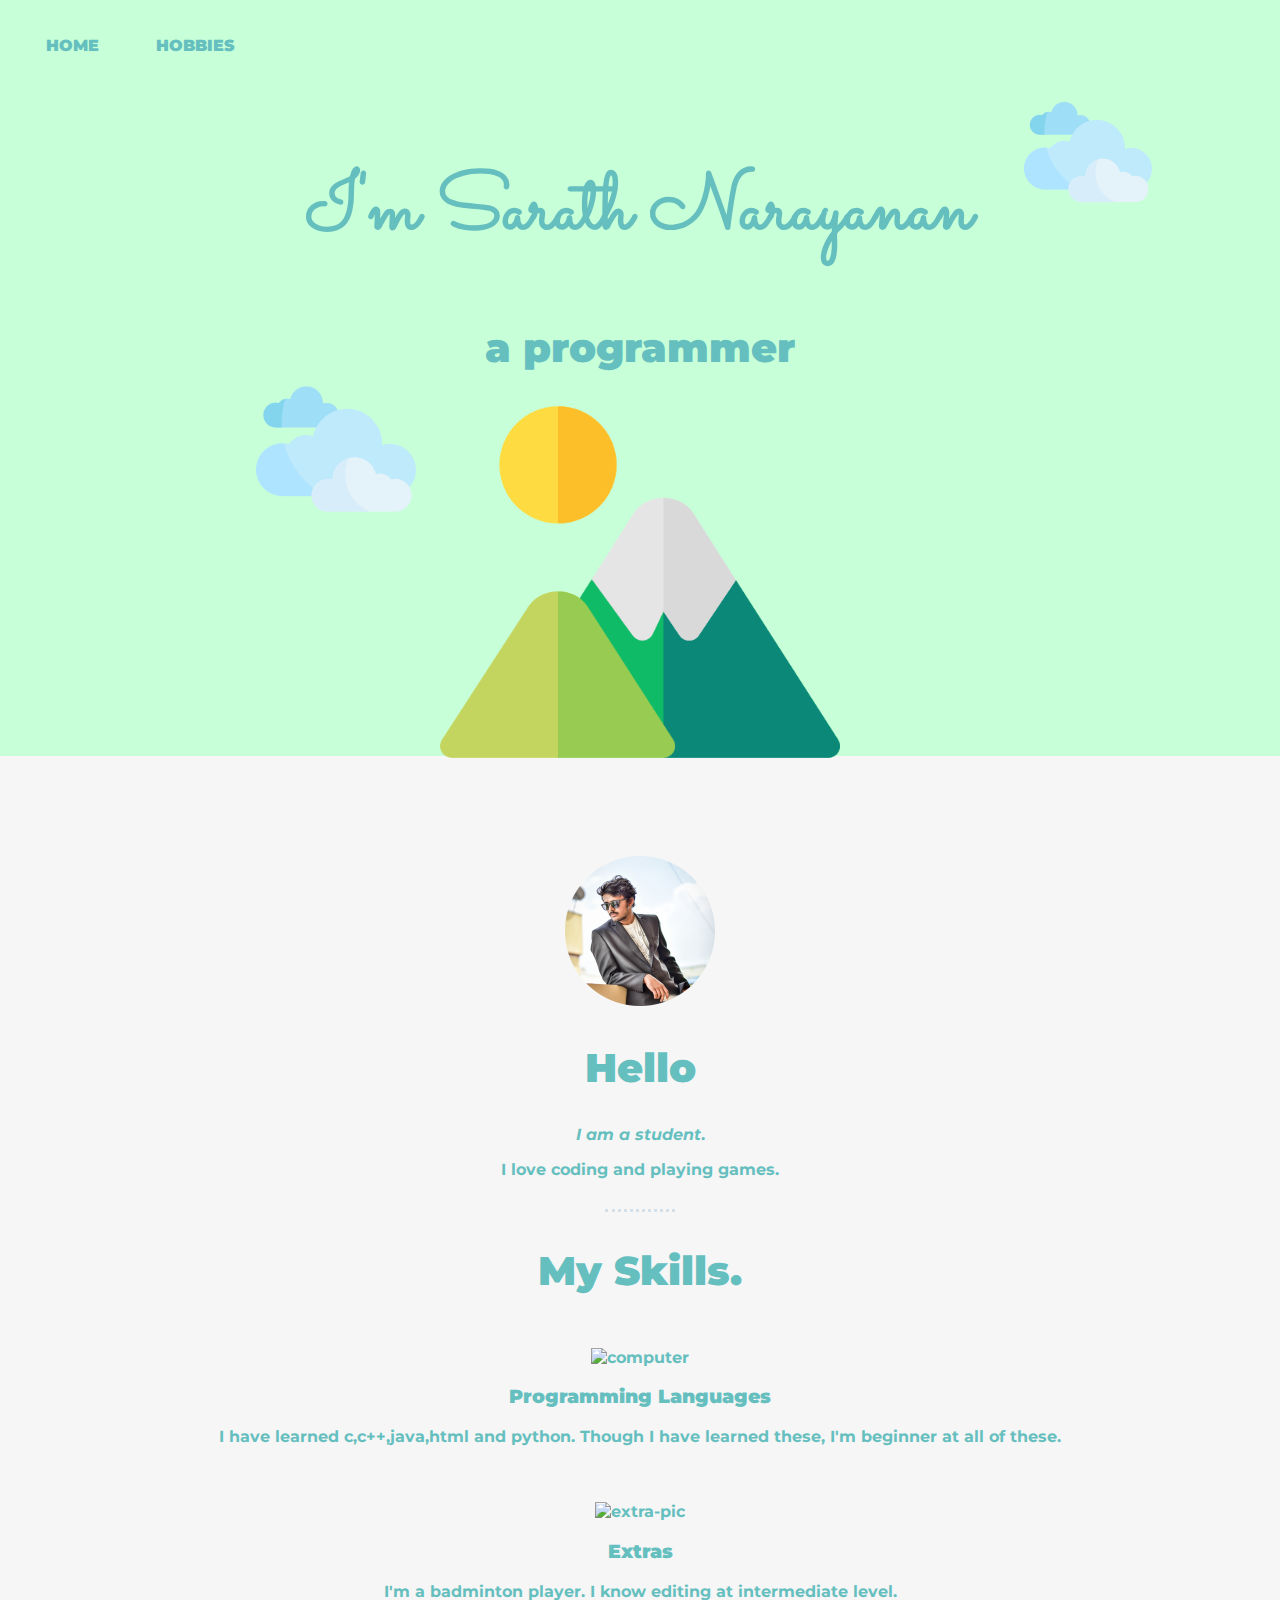
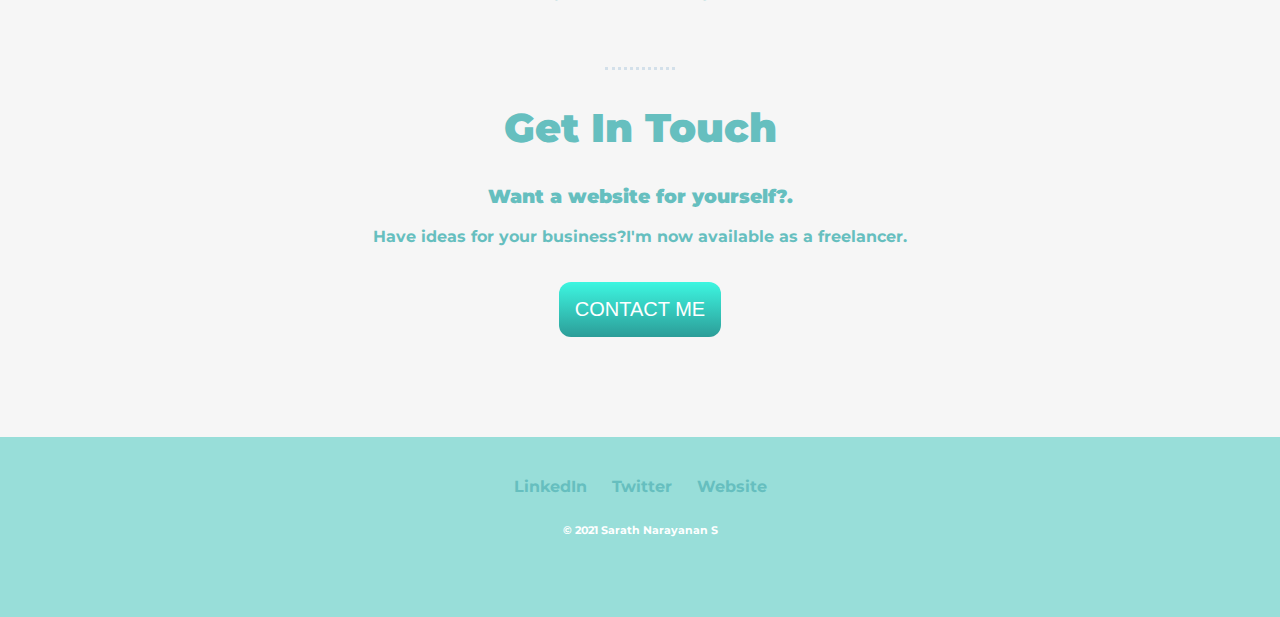
==== index.html @ 31c9cced "slideing in effect" ====
<!DOCTYPE html>
<html lang="en" dir="ltr">

<head>
  <meta charset="utf-8">
  <script src="float-panel.js"></script>
  <title>sarath narayanan</title>
  <link rel="stylesheet" href="css/styles.css">
  <link rel="icon" href="favicon.ico">
  <link rel="preconnect" href="https://fonts.gstatic.com">
  <link href="https://fonts.googleapis.com/css2?family=Sacramento&display=swap" rel="stylesheet">
  <link rel="preconnect" href="https://fonts.gstatic.com">
  <link href="https://fonts.googleapis.com/css2?family=Montserrat:wght@100&display=swap" rel="stylesheet">
  <link rel="preconnect" href="https://fonts.gstatic.com">
  <link href="https://fonts.googleapis.com/css2?family=Merriweather:ital,wght@1,300&display=swap" rel="stylesheet">
</head>

<body>



  <div class="top-container ">
    <img class="top-c" src="images/cloud.png" alt="cloud-img">

    <h1 id="me"><span class="link wobble-vertical-on-hover">I</span><span class="link wobble-vertical-on-hover">'</span><span class="link wobble-vertical-on-hover">m</span> <span class="link wobble-vertical-on-hover">S</span><span class="link wobble-vertical-on-hover">a</span><span class="link wobble-vertical-on-hover">r</span><span class="link wobble-vertical-on-hover">a</span><span class="link wobble-vertical-on-hover">t</span><span class="link wobble-vertical-on-hover">h</span> <span class="link wobble-vertical-on-hover">N</span><span class="link wobble-vertical-on-hover">a</span><span class="link wobble-vertical-on-hover">r</span><span class="link wobble-vertical-on-hover">a</span><span class="link wobble-vertical-on-hover">y</span><span class="link wobble-vertical-on-hover">a</span><span class="link wobble-vertical-on-hover">n</span><span class="link wobble-vertical-on-hover">a</span><span class="link wobble-vertical-on-hover">n</span></h1>
    <h2>a programmer</h2>
    <img class="bot-c" src="images/cloud.png" alt="cloud-img">
    <img class="mount" src="images/mountains.png" alt="mountain-img">

  </div>
  <div class="middle-container ">
    <div class="profile slideanim">
      <img src="images/me.png" alt="profile-pic" width="150px">
      <h2>Hello</h2>
      <p><em>I am a student</em>.</p>
      <p>I love coding and playing games.</p>
    </div>
    <hr>
    <div class="skills slideanim">
      <h2>My Skills.</h2>
      <div class="skill-row">
        <img class="" src="https://media.giphy.com/media/VdoIFLsMIlwzfKD520/giphy.gif" alt="computer" width="150px">
        <h3>Programming Languages</h3>
        <p>I have learned c,c++,java,html and python. Though I have learned these, I'm beginner at all of these.</p>
      </div>
      <div class="skill-row slideanim">
        <img class="extra" src="https://media.giphy.com/media/fADz4ElZ3ltiUgpjy6/giphy.gif" alt="extra-pic">
        <h3>Extras</h3>
        <p>I'm a badminton player. I know editing at intermediate level.</p>
      </div>
    </div>
    <hr>
    <div class="contact-me slideanim">
      <h2>Get In Touch</h2>
      <h3>Want a website for yourself?.</h3>
      <p class="ntg">Have ideas for your business?I'm now available as a freelancer.</p>
      <a class="btn" href="mailto:sarathnarayanan735@email.com">CONTACT ME</a>
    </div>
  </div>


  <div class="bottom-container slideanim">
    <a class="footer-link home wh" href="https://www.linkedin.com/in/sarath-narayanan-s-4994a61b3/">LinkedIn</a>
    <a class="footer-link home wh" href="https://twitter.com/jirenop07">Twitter</a>
    <a class="footer-link home wh" href="https://sarath-16.github.io/pw/index.html">Website</a>
    <p class="cr">© 2021 Sarath Narayanan S</p>
  </div>


  <div class="top ">
    <table cellspacing="35">
      <tr>
        <td><a class="home" href="index.html"><strong>HOME</strong></a></td>
        <td><a class="home"href="hobbies.html"><strong>HOBBIES</strong></a></td>
      </tr>
    </table>

  </div>



</body>

</html>
---- css/styles.css ----
body {
  background-color: #f6f6f6;
  margin: 0;
  text-align: center;
  font-family: 'Montserrat', sans-serif;
  font-weight: bold;
  color: #66BFBF;
}

h2 {
  font-size: 2.5rem;
  font-weight: normal;
  font-weight: bolder;
}

h1 {
  margin-top: 50px;
  font-family: 'Sacramento', cursive;
  font-size: 500%;

}

strong:hover {
  color: blue;
}
hr{
  color: #d3e0ea;
  margin: 30px auto 10px;
  border: dotted;
  border-bottom: 0;
  width:5%;
}


.home:link { color: inherit; }          /* Unvisited links */
.home:visited { color: inherit; }
a{
  text-decoration: none;
  padding: 10px;
  font-family: 'Montserrat', sans-serif;

}


.link:hover{
	text-decoration: none;
	color: #000;
}

/*===================*/
/* WOOBLE VERTICAL
/*===================*/

@-webkit-keyframes wobble-vertical-on-hover {
  16.65% {
    -webkit-transform: translateY(8px);
    transform: translateY(8px);
  }
  33.3% {
    -webkit-transform: translateY(-6px);
    transform: translateY(-6px);
  }
  49.95% {
    -webkit-transform: translateY(4px);
    transform: translateY(4px);
  }
  66.6% {
    -webkit-transform: translateY(-2px);
    transform: translateY(-2px);
  }
  83.25% {
    -webkit-transform: translateY(1px);
    transform: translateY(1px);
  }
  100% {
    -webkit-transform: translateY(0);
    transform: translateY(0);
  }
}
@keyframes wobble-vertical-on-hover {
  16.65% {
    -webkit-transform: translateY(8px);
    transform: translateY(8px);
  }
  33.3% {
    -webkit-transform: translateY(-6px);
    transform: translateY(-6px);
  }
  49.95% {
    -webkit-transform: translateY(4px);
    transform: translateY(4px);
  }
  66.6% {
    -webkit-transform: translateY(-2px);
    transform: translateY(-2px);
  }
  83.25% {
    -webkit-transform: translateY(1px);
    transform: translateY(1px);
  }
  100% {
    -webkit-transform: translateY(0);
    transform: translateY(0);
  }
}
.wobble-vertical-on-hover {
  display: inline-block;
  vertical-align: middle;
  -webkit-transform: perspective(1px) translateZ(0);
  transform: perspective(1px) translateZ(0);
  box-shadow: 0 0 1px rgba(0, 0, 0, 0);
}
.wobble-vertical-on-hover:hover, .wobble-vertical-on-hover:focus, .wobble-vertical-on-hover:active {
  -webkit-animation-name: wobble-vertical-on-hover;
  animation-name: wobble-vertical-on-hover;
  -webkit-animation-duration: 1s;
  animation-duration: 1s;
  -webkit-animation-timing-function: ease-in-out;
  animation-timing-function: ease-in-out;
  -webkit-animation-iteration-count: 1;
  animation-iteration-count: 1;
}

h3 {
  font-family: 'Montserrat', sans-serif;
  font-weight: bolder;
}
.extra{
  width:7%;
}
#me:hover {
  color: #4a47a3;
}
.skill-row{
  padding: 20px;
}
.wh:hover{

  color:white;
}
.wh{
  position: relative;
  top:2.5rem;
  font-family: 'Montserrat', sans-serif;
  font-weight: bold;
}
.cr{
  color: white;
  position: relative;
  top:3.5rem;
  font-size: 0.7rem;
  font-weight: bold;
  font-family: 'Montserrat', sans-serif;
}
.mount{
  width: 25rem;
  position: relative;
  bottom:1.5rem;
}
.top {
  background-color: #c7ffd8;
  width: 100%;
  height: 100px;
  position: fixed;
  font-weight: bolder;
  top: 0;
  left: 0;
}

.top-container {
  background-color: #c7ffd8;
  position: relative;
  padding-top: 100px;
  height: 41rem;

}

.top-c {
  position: absolute;
  top:5.5rem;
  right: 10%;
  width:8rem;

}

.bot-c {
  width:10rem;
  position: absolute;
  left: 20%;
  bottom: 30%;
}
.middle-container{
  margin:100px auto;
}
.bottom-container {
  position: absolute;
  background-color: #98ded9;
  width: 100%;
  height: 20%;
  color:#66BFBF;
  padding: 20px auto auto auto;
}
.ntg{
  padding-bottom: 20px;
}
.contact-me{
  margin: 20px auto;
}

#home {
  font-family: 'Montserrat', sans-serif;
}

#hobbies {
  font-family: 'Montserrat', sans-serif;
}


.btn {
   background: #3DF6E1;
   background-image: -webkit-linear-gradient(top, #3DF6E1, #2C9D98);
   background-image: -moz-linear-gradient(top, #3DF6E1, #2C9D98);
   background-image: -ms-linear-gradient(top, #3DF6E1, #2C9D98);
   background-image: -o-linear-gradient(top, #3DF6E1, #2C9D98);
   background-image: -webkit-gradient(to bottom, #3DF6E1, #2C9D98);
   -webkit-border-radius: 12px;
   -moz-border-radius: 12px;
   border-radius: 12px;
   color: #FFFFFF;
   font-family: Arial;
   font-size: 20px;
   font-weight: 100;
   padding: 16px;
   border: solid #98E8CB 0;
   text-decoration: none;
   display: inline-block;
   cursor: pointer;
   text-align: center;
}

.btn:hover {
   border: solid #0059A0 0;
   background: #53AEE9;
   background-image: -webkit-linear-gradient(top, #53AEE9, #509BC9);
   background-image: -moz-linear-gradient(top, #53AEE9, #509BC9);
   background-image: -ms-linear-gradient(top, #53AEE9, #509BC9);
   background-image: -o-linear-gradient(top, #53AEE9, #509BC9);
   background-image: -webkit-gradient(to bottom, #53AEE9, #509BC9);
   -webkit-border-radius: 12px;
   -moz-border-radius: 12px;
   border-radius: 12px;
   text-decoration: none;
}
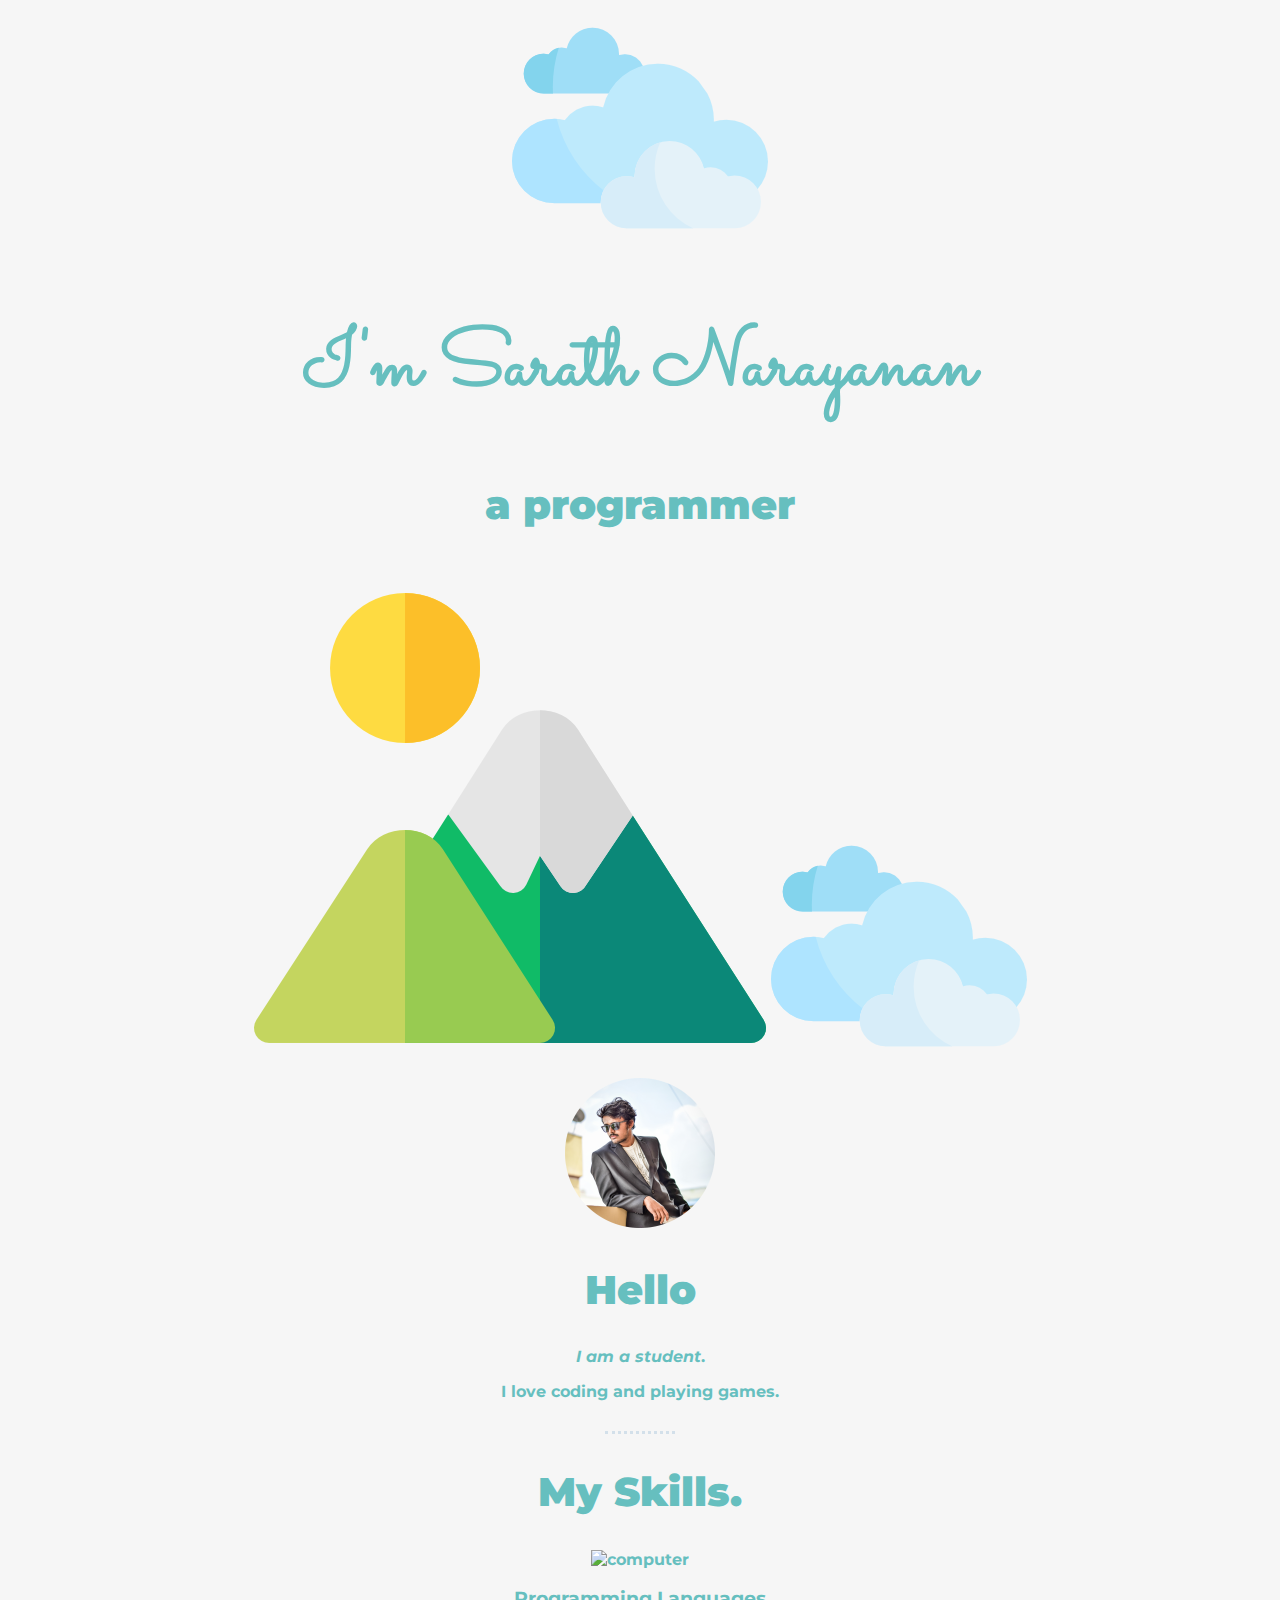
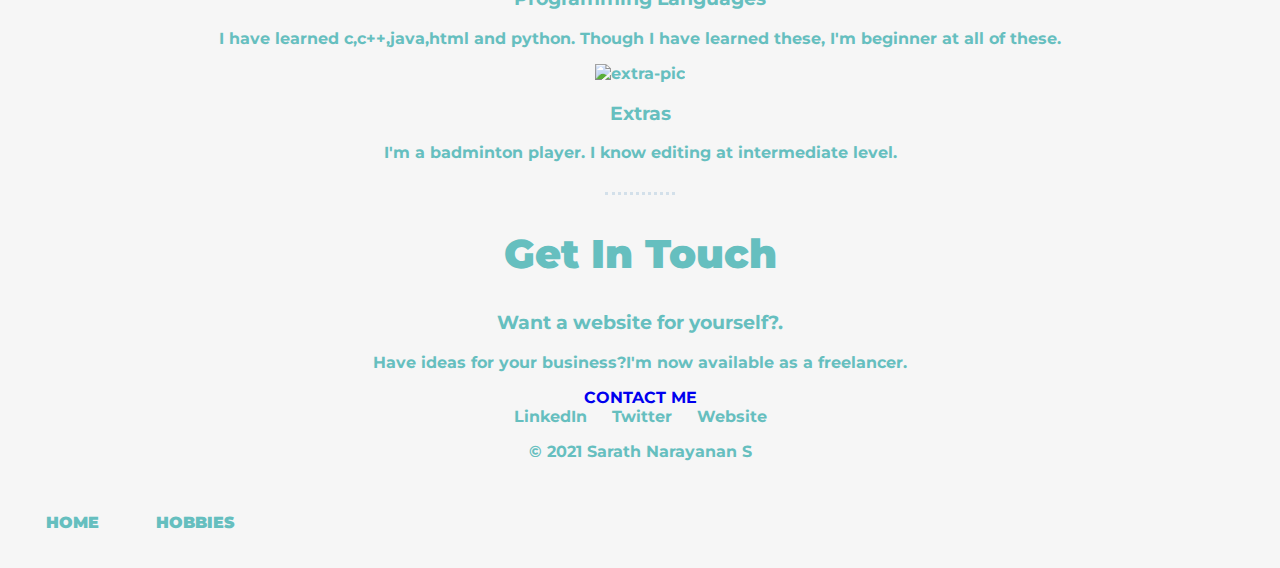
==== commit abe11529: "cloud effect" ====
--- a/index.html
+++ b/index.html
@@ -20,12 +20,13 @@
 
 
   <div class="top-container ">
-    <img class="top-c" src="images/cloud.png" alt="cloud-img">
+    <img class="top-c marquee" src="images/cloud.png" alt="cloud-img">
 
     <h1 id="me"><span class="link wobble-vertical-on-hover">I</span><span class="link wobble-vertical-on-hover">'</span><span class="link wobble-vertical-on-hover">m</span> <span class="link wobble-vertical-on-hover">S</span><span class="link wobble-vertical-on-hover">a</span><span class="link wobble-vertical-on-hover">r</span><span class="link wobble-vertical-on-hover">a</span><span class="link wobble-vertical-on-hover">t</span><span class="link wobble-vertical-on-hover">h</span> <span class="link wobble-vertical-on-hover">N</span><span class="link wobble-vertical-on-hover">a</span><span class="link wobble-vertical-on-hover">r</span><span class="link wobble-vertical-on-hover">a</span><span class="link wobble-vertical-on-hover">y</span><span class="link wobble-vertical-on-hover">a</span><span class="link wobble-vertical-on-hover">n</span><span class="link wobble-vertical-on-hover">a</span><span class="link wobble-vertical-on-hover">n</span></h1>
     <h2>a programmer</h2>
-    <img class="bot-c" src="images/cloud.png" alt="cloud-img">
     <img class="mount" src="images/mountains.png" alt="mountain-img">
+    <img class="bot-c marquee1" src="images/cloud.png" alt="cloud-img">
+    
 
   </div>
   <div class="middle-container ">
--- a/css/styles.css
+++ b/css/styles.css
@@ -47,30 +47,47 @@
 	color: #000;
 }
 
+.marquee{
+    overflow: hidden;
+	     -webkit-animation: marquee 20s linear infinite;
+}
+
+.marquee1{
+    overflow: hidden;
+	     -webkit-animation: marquee 15s linear infinite;
+}
+@keyframes marquee {
+    0%   { left:0 }
+    100% { left:100% }
+}
+
+@keyframes marquee1 {
+    100%   { right:100% }
+    0% { right:0 }
 /*===================*/
 /* WOOBLE VERTICAL
 /*===================*/
 
 @-webkit-keyframes wobble-vertical-on-hover {
   16.65% {
-    -webkit-transform: translateY(8px);
-    transform: translateY(8px);
+    -webkit-transform: translateY(80px);
+    transform: translateY(80px);
   }
   33.3% {
-    -webkit-transform: translateY(-6px);
-    transform: translateY(-6px);
+    -webkit-transform: translateY(-60px);
+    transform: translateY(-60px);
   }
   49.95% {
-    -webkit-transform: translateY(4px);
-    transform: translateY(4px);
+    -webkit-transform: translateY(40px);
+    transform: translateY(40px);
   }
   66.6% {
-    -webkit-transform: translateY(-2px);
-    transform: translateY(-2px);
+    -webkit-transform: translateY(-20px);
+    transform: translateY(-20px);
   }
   83.25% {
-    -webkit-transform: translateY(1px);
-    transform: translateY(1px);
+    -webkit-transform: translateY(10px);
+    transform: translateY(10px);
   }
   100% {
     -webkit-transform: translateY(0);
@@ -79,8 +96,8 @@
 }
 @keyframes wobble-vertical-on-hover {
   16.65% {
-    -webkit-transform: translateY(8px);
-    transform: translateY(8px);
+    -webkit-transform: translateY(20px);
+    transform: translateY(20px);
   }
   33.3% {
     -webkit-transform: translateY(-6px);
@@ -119,6 +136,31 @@
   animation-timing-function: ease-in-out;
   -webkit-animation-iteration-count: 1;
   animation-iteration-count: 1;
+}
+
+.slideanim {
+    visibility:hidden;
+    visibility:visible\9;/*For old IE browsers IE6-8 */
+}
+.slideanim.slide {
+    visibility: visible;
+    animation: slide 1s;
+}
+.slideanim::after {
+    /* useful when its child elements are float:left; */
+    content: "";
+    display: table;
+    clear: both;
+}
+@keyframes slide {
+    0% {
+        opacity: 0;
+        transform: translateY(50%);
+    }
+    100% {
+        opacity: 1;
+        transform: translateY(0);
+    }
 }
 
 h3 {
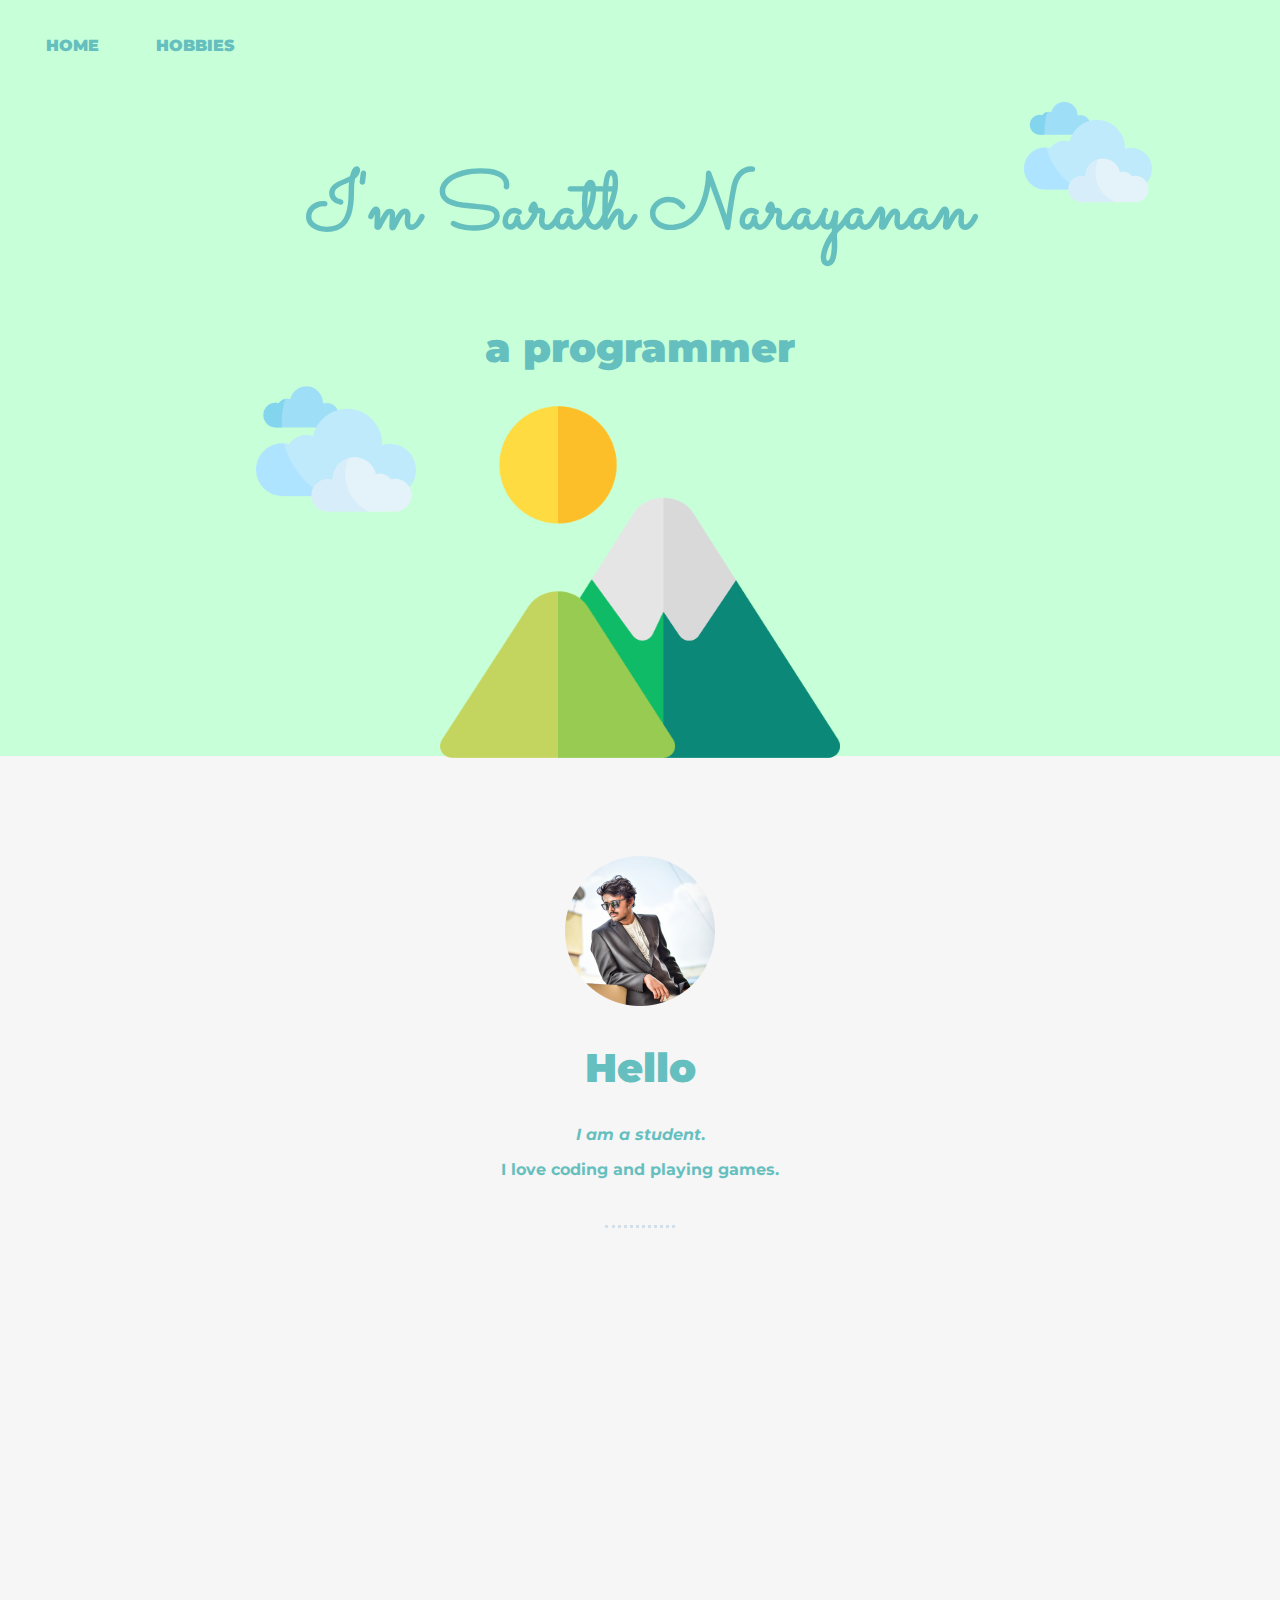
==== commit 1c810fe5: "Update index.html" ====
--- a/index.html
+++ b/index.html
@@ -20,13 +20,13 @@
 
 
   <div class="top-container ">
-    <img class="top-c marquee" src="images/cloud.png" alt="cloud-img">
+    <img class="top-c " src="images/cloud.png" alt="cloud-img">
 
     <h1 id="me"><span class="link wobble-vertical-on-hover">I</span><span class="link wobble-vertical-on-hover">'</span><span class="link wobble-vertical-on-hover">m</span> <span class="link wobble-vertical-on-hover">S</span><span class="link wobble-vertical-on-hover">a</span><span class="link wobble-vertical-on-hover">r</span><span class="link wobble-vertical-on-hover">a</span><span class="link wobble-vertical-on-hover">t</span><span class="link wobble-vertical-on-hover">h</span> <span class="link wobble-vertical-on-hover">N</span><span class="link wobble-vertical-on-hover">a</span><span class="link wobble-vertical-on-hover">r</span><span class="link wobble-vertical-on-hover">a</span><span class="link wobble-vertical-on-hover">y</span><span class="link wobble-vertical-on-hover">a</span><span class="link wobble-vertical-on-hover">n</span><span class="link wobble-vertical-on-hover">a</span><span class="link wobble-vertical-on-hover">n</span></h1>
     <h2>a programmer</h2>
     <img class="mount" src="images/mountains.png" alt="mountain-img">
-    <img class="bot-c marquee1" src="images/cloud.png" alt="cloud-img">
-    
+    <img class="bot-c" src="images/cloud.png" alt="cloud-img">
+
 
   </div>
   <div class="middle-container ">
--- a/css/styles.css
+++ b/css/styles.css
@@ -47,23 +47,6 @@
 	color: #000;
 }
 
-.marquee{
-    overflow: hidden;
-	     -webkit-animation: marquee 20s linear infinite;
-}
-
-.marquee1{
-    overflow: hidden;
-	     -webkit-animation: marquee 15s linear infinite;
-}
-@keyframes marquee {
-    0%   { left:0 }
-    100% { left:100% }
-}
-
-@keyframes marquee1 {
-    100%   { right:100% }
-    0% { right:0 }
 /*===================*/
 /* WOOBLE VERTICAL
 /*===================*/
@@ -163,6 +146,24 @@
     }
 }
 
+.marquee{
+    overflow: hidden;
+	     -webkit-animation: marquee 20s linear infinite;
+}
+
+.marquee1{
+    overflow: hidden;
+	     -webkit-animation: marquee 15s linear infinite;
+}
+@keyframes marquee {
+    0%   { left:0 }
+    100% { left:100% }
+}
+
+@keyframes marquee1 {
+    100%   { right:100% }
+    0% { right:0 }
+}
 h3 {
   font-family: 'Montserrat', sans-serif;
   font-weight: bolder;
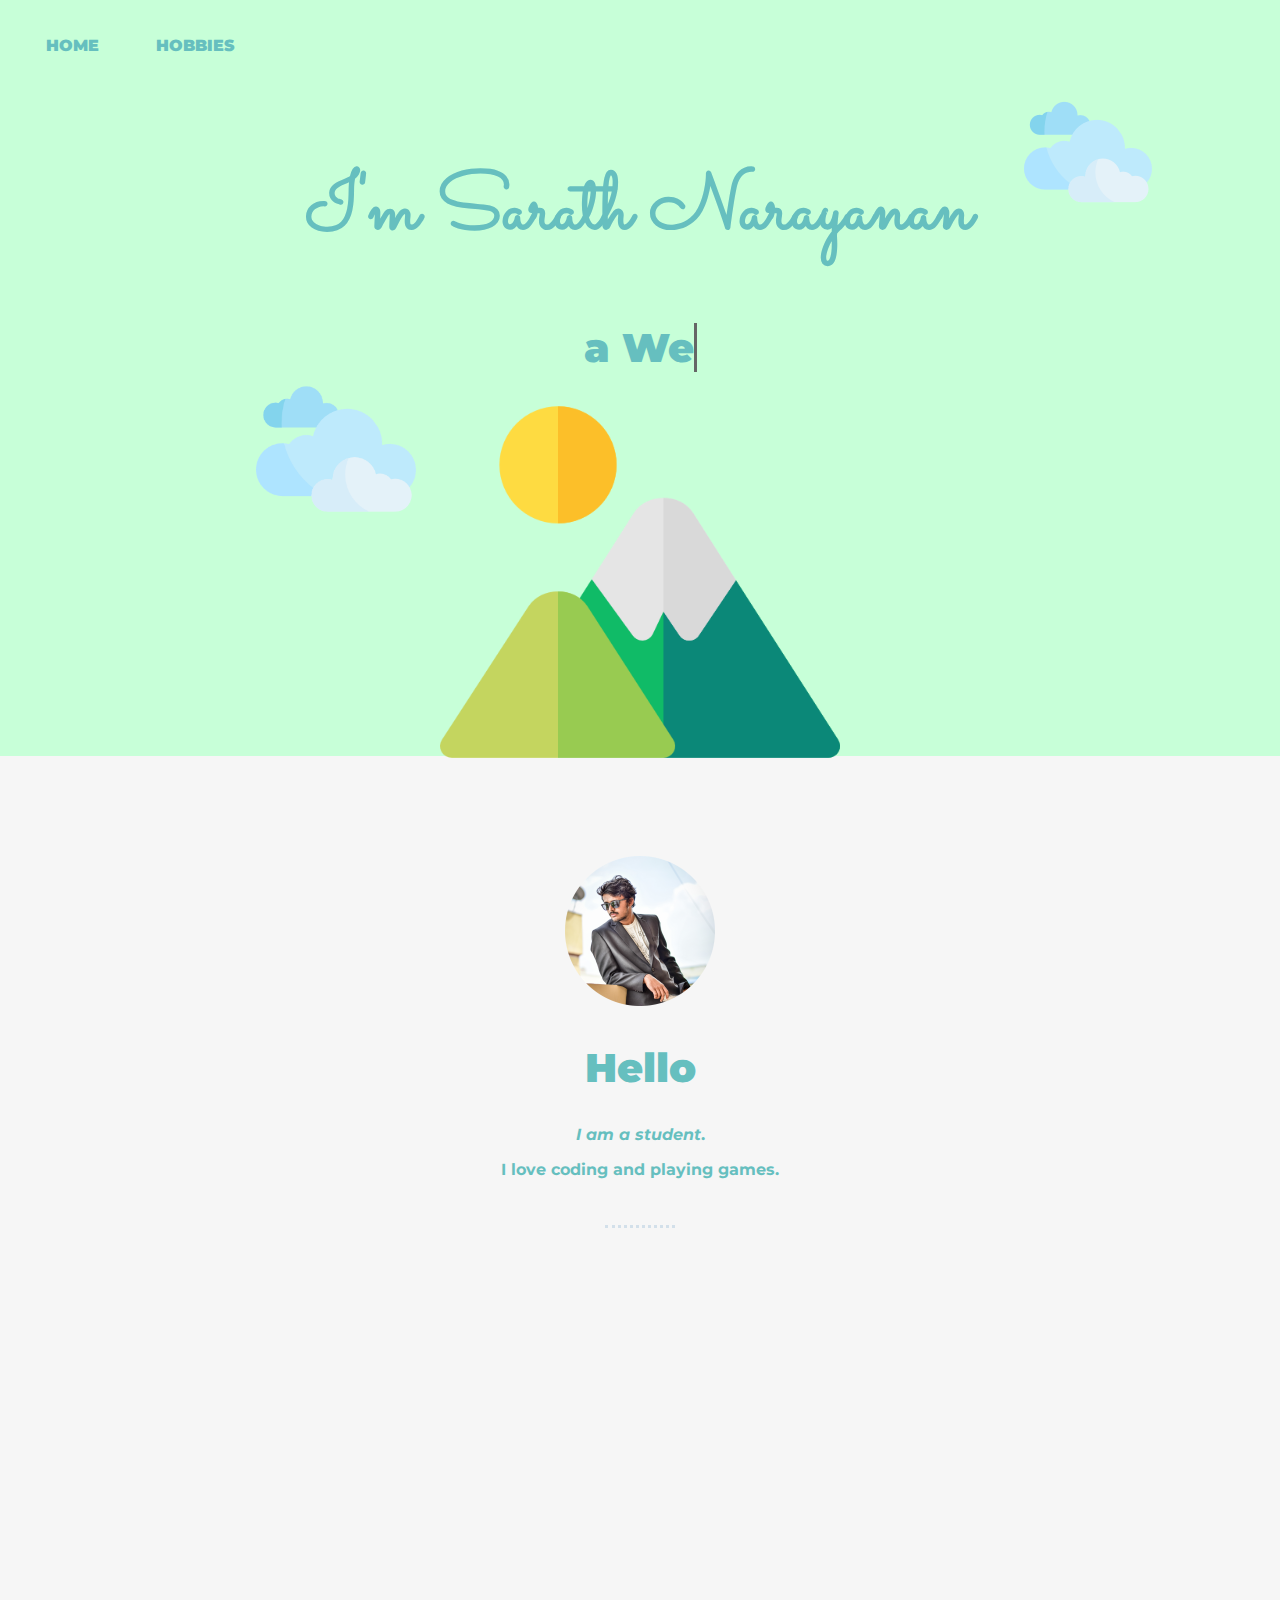
==== commit b495922e: "Update index.html" ====
--- a/index.html
+++ b/index.html
@@ -1,85 +1 @@
-<!DOCTYPE html>
-<html lang="en" dir="ltr">
-
-<head>
-  <meta charset="utf-8">
-  <script src="float-panel.js"></script>
-  <title>sarath narayanan</title>
-  <link rel="stylesheet" href="css/styles.css">
-  <link rel="icon" href="favicon.ico">
-  <link rel="preconnect" href="https://fonts.gstatic.com">
-  <link href="https://fonts.googleapis.com/css2?family=Sacramento&display=swap" rel="stylesheet">
-  <link rel="preconnect" href="https://fonts.gstatic.com">
-  <link href="https://fonts.googleapis.com/css2?family=Montserrat:wght@100&display=swap" rel="stylesheet">
-  <link rel="preconnect" href="https://fonts.gstatic.com">
-  <link href="https://fonts.googleapis.com/css2?family=Merriweather:ital,wght@1,300&display=swap" rel="stylesheet">
-</head>
-
-<body>
-
-
-
-  <div class="top-container ">
-    <img class="top-c " src="images/cloud.png" alt="cloud-img">
-
-    <h1 id="me"><span class="link wobble-vertical-on-hover">I</span><span class="link wobble-vertical-on-hover">'</span><span class="link wobble-vertical-on-hover">m</span> <span class="link wobble-vertical-on-hover">S</span><span class="link wobble-vertical-on-hover">a</span><span class="link wobble-vertical-on-hover">r</span><span class="link wobble-vertical-on-hover">a</span><span class="link wobble-vertical-on-hover">t</span><span class="link wobble-vertical-on-hover">h</span> <span class="link wobble-vertical-on-hover">N</span><span class="link wobble-vertical-on-hover">a</span><span class="link wobble-vertical-on-hover">r</span><span class="link wobble-vertical-on-hover">a</span><span class="link wobble-vertical-on-hover">y</span><span class="link wobble-vertical-on-hover">a</span><span class="link wobble-vertical-on-hover">n</span><span class="link wobble-vertical-on-hover">a</span><span class="link wobble-vertical-on-hover">n</span></h1>
-    <h2>a programmer</h2>
-    <img class="mount" src="images/mountains.png" alt="mountain-img">
-    <img class="bot-c" src="images/cloud.png" alt="cloud-img">
-
-
-  </div>
-  <div class="middle-container ">
-    <div class="profile slideanim">
-      <img src="images/me.png" alt="profile-pic" width="150px">
-      <h2>Hello</h2>
-      <p><em>I am a student</em>.</p>
-      <p>I love coding and playing games.</p>
-    </div>
-    <hr>
-    <div class="skills slideanim">
-      <h2>My Skills.</h2>
-      <div class="skill-row">
-        <img class="" src="https://media.giphy.com/media/VdoIFLsMIlwzfKD520/giphy.gif" alt="computer" width="150px">
-        <h3>Programming Languages</h3>
-        <p>I have learned c,c++,java,html and python. Though I have learned these, I'm beginner at all of these.</p>
-      </div>
-      <div class="skill-row slideanim">
-        <img class="extra" src="https://media.giphy.com/media/fADz4ElZ3ltiUgpjy6/giphy.gif" alt="extra-pic">
-        <h3>Extras</h3>
-        <p>I'm a badminton player. I know editing at intermediate level.</p>
-      </div>
-    </div>
-    <hr>
-    <div class="contact-me slideanim">
-      <h2>Get In Touch</h2>
-      <h3>Want a website for yourself?.</h3>
-      <p class="ntg">Have ideas for your business?I'm now available as a freelancer.</p>
-      <a class="btn" href="mailto:sarathnarayanan735@email.com">CONTACT ME</a>
-    </div>
-  </div>
-
-
-  <div class="bottom-container slideanim">
-    <a class="footer-link home wh" href="https://www.linkedin.com/in/sarath-narayanan-s-4994a61b3/">LinkedIn</a>
-    <a class="footer-link home wh" href="https://twitter.com/jirenop07">Twitter</a>
-    <a class="footer-link home wh" href="https://sarath-16.github.io/pw/index.html">Website</a>
-    <p class="cr">© 2021 Sarath Narayanan S</p>
-  </div>
-
-
-  <div class="top ">
-    <table cellspacing="35">
-      <tr>
-        <td><a class="home" href="index.html"><strong>HOME</strong></a></td>
-        <td><a class="home"href="hobbies.html"><strong>HOBBIES</strong></a></td>
-      </tr>
-    </table>
-
-  </div>
-
-
-
-</body>
-
-</html>
+<!DOCTYPE html><html lang="en" dir="ltr"><head><meta charset="utf-8"> <script src="float-panel.js"></script> <title>sarath narayanan</title><link rel="stylesheet" href="css/styles.css"><link rel="icon" href="favicon.ico"><link rel="preconnect" href="https://fonts.gstatic.com"><link href="https://fonts.googleapis.com/css2?family=Sacramento&display=swap" rel="stylesheet"><link rel="preconnect" href="https://fonts.gstatic.com"><link href="https://fonts.googleapis.com/css2?family=Montserrat:wght@100&display=swap" rel="stylesheet"><link rel="preconnect" href="https://fonts.gstatic.com"><link href="https://fonts.googleapis.com/css2?family=Merriweather:ital,wght@1,300&display=swap" rel="stylesheet"></head><body><div class="top-container "> <img class="top-c marquee" src="images/cloud.png" alt="cloud-img"><h1 id="me"><span class="link wobble-vertical-on-hover">I</span><span class="link wobble-vertical-on-hover">'</span><span class="link wobble-vertical-on-hover">m</span> <span class="link wobble-vertical-on-hover">S</span><span class="link wobble-vertical-on-hover">a</span><span class="link wobble-vertical-on-hover">r</span><span class="link wobble-vertical-on-hover">a</span><span class="link wobble-vertical-on-hover">t</span><span class="link wobble-vertical-on-hover">h</span> <span class="link wobble-vertical-on-hover">N</span><span class="link wobble-vertical-on-hover">a</span><span class="link wobble-vertical-on-hover">r</span><span class="link wobble-vertical-on-hover">a</span><span class="link wobble-vertical-on-hover">y</span><span class="link wobble-vertical-on-hover">a</span><span class="link wobble-vertical-on-hover">n</span><span class="link wobble-vertical-on-hover">a</span><span class="link wobble-vertical-on-hover">n</span></h1><h2 id="me2">a<span class="txt-rotate" data-period="1000" data-rotate='[ " Web designer.", " Programmer.", " Gamer." ]'></span></h2> <img class="mount" src="images/mountains.png" alt="mountain-img"> <img class="bot-c marquee1" src="images/cloud.png" alt="cloud-img"></div><div class="middle-container "><div class="profile slideanim"> <img src="images/me.png" alt="profile-pic" width="150px"><h2>Hello</h2><p><em>I am a student</em>.</p><p>I love coding and playing games.</p></div><hr><div class="skills slideanim"><h2>My Skills.</h2><div class="skill-row"> <img src="https://media.giphy.com/media/VdoIFLsMIlwzfKD520/giphy.gif" alt="computer" width="150px"><h3>Programming Languages</h3><p>I have learned c,c++,java,html and python. Though I have learned these, I'm beginner at all of these.</p></div><div class="skill-row slideanim"> <img class="extra" src="https://media.giphy.com/media/fADz4ElZ3ltiUgpjy6/giphy.gif" alt="extra-pic"><h3>Extras</h3><p>I'm a badminton player. I know editing at intermediate level.</p></div></div><hr><div class="contact-me slideanim"><h2>Get In Touch</h2><h3>Want a website for yourself?.</h3><p class="ntg">Have ideas for your business?I'm now available as a freelancer.</p> <a class="btn link wobble-vertical-on-hover" href="mailto:sarathnarayanan735@email.com">CONTACT ME</a></div></div><div class="bottom-container slideanim "> <a class="footer-link home wh" href="https://www.linkedin.com/in/sarath-narayanan-s-4994a61b3/">LinkedIn</a> <a class="footer-link home wh" href="https://twitter.com/jirenop07">Twitter</a> <a class="footer-link home wh" href="https://sarath-16.github.io/pw/index.html">Website</a><p class="cr">© 2021 Sarath Narayanan S</p></div><div class="top "><table cellspacing="35"><tr><td><a class="home" href="index.html"><strong>HOME</strong></a></td><td><a class="home"href="hobbies.html"><strong>HOBBIES</strong></a></td></tr></table></div></body></html>
--- a/css/styles.css
+++ b/css/styles.css
@@ -157,13 +157,9 @@
 }
 @keyframes marquee {
     0%   { left:0 }
-    100% { left:100% }
-}
-
-@keyframes marquee1 {
-    100%   { right:100% }
-    0% { right:0 }
-}
+    100% { left:90% }
+}
+
 h3 {
   font-family: 'Montserrat', sans-serif;
   font-weight: bolder;
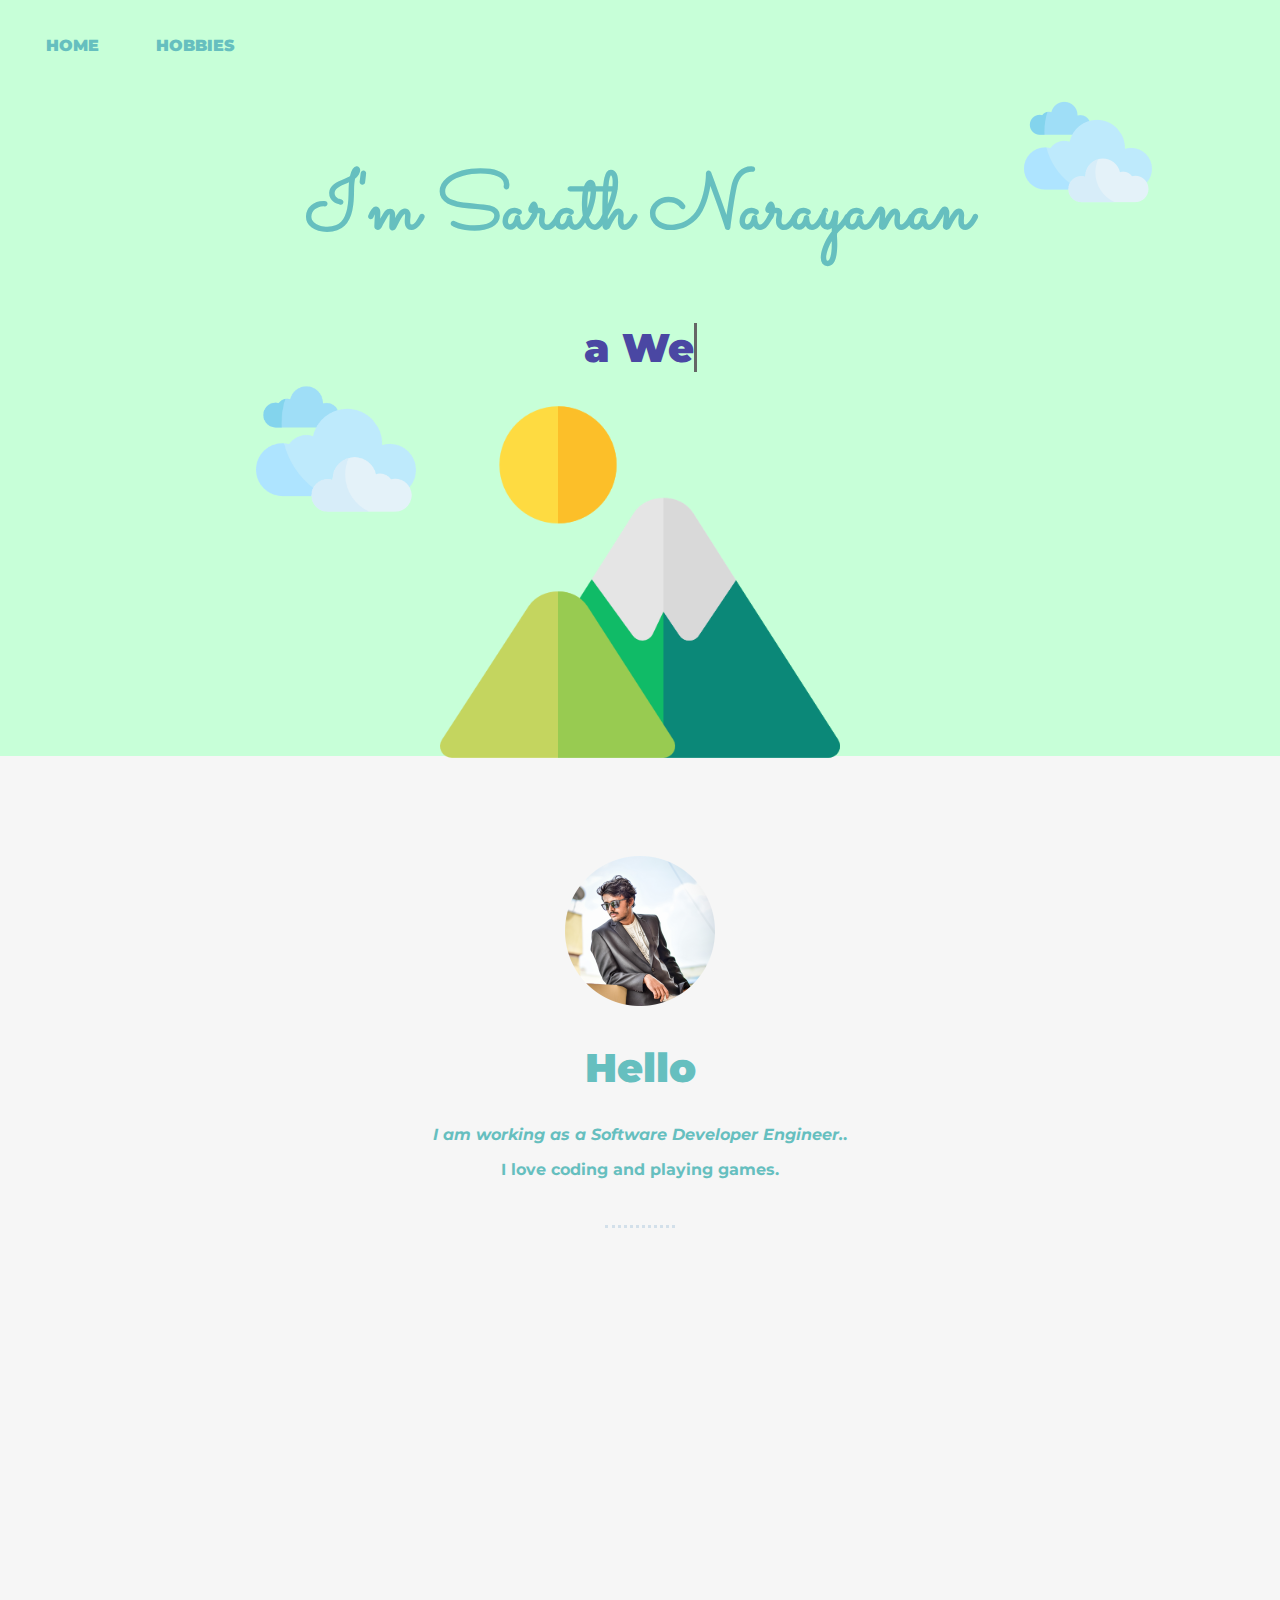
==== commit 5a1943f2: "Update index.html" ====
--- a/index.html
+++ b/index.html
@@ -1 +1 @@
-<!DOCTYPE html><html lang="en" dir="ltr"><head><meta charset="utf-8"> <script src="float-panel.js"></script> <title>sarath narayanan</title><link rel="stylesheet" href="css/styles.css"><link rel="icon" href="favicon.ico"><link rel="preconnect" href="https://fonts.gstatic.com"><link href="https://fonts.googleapis.com/css2?family=Sacramento&display=swap" rel="stylesheet"><link rel="preconnect" href="https://fonts.gstatic.com"><link href="https://fonts.googleapis.com/css2?family=Montserrat:wght@100&display=swap" rel="stylesheet"><link rel="preconnect" href="https://fonts.gstatic.com"><link href="https://fonts.googleapis.com/css2?family=Merriweather:ital,wght@1,300&display=swap" rel="stylesheet"></head><body><div class="top-container "> <img class="top-c marquee" src="images/cloud.png" alt="cloud-img"><h1 id="me"><span class="link wobble-vertical-on-hover">I</span><span class="link wobble-vertical-on-hover">'</span><span class="link wobble-vertical-on-hover">m</span> <span class="link wobble-vertical-on-hover">S</span><span class="link wobble-vertical-on-hover">a</span><span class="link wobble-vertical-on-hover">r</span><span class="link wobble-vertical-on-hover">a</span><span class="link wobble-vertical-on-hover">t</span><span class="link wobble-vertical-on-hover">h</span> <span class="link wobble-vertical-on-hover">N</span><span class="link wobble-vertical-on-hover">a</span><span class="link wobble-vertical-on-hover">r</span><span class="link wobble-vertical-on-hover">a</span><span class="link wobble-vertical-on-hover">y</span><span class="link wobble-vertical-on-hover">a</span><span class="link wobble-vertical-on-hover">n</span><span class="link wobble-vertical-on-hover">a</span><span class="link wobble-vertical-on-hover">n</span></h1><h2 id="me2">a<span class="txt-rotate" data-period="1000" data-rotate='[ " Web designer.", " Programmer.", " Gamer." ]'></span></h2> <img class="mount" src="images/mountains.png" alt="mountain-img"> <img class="bot-c marquee1" src="images/cloud.png" alt="cloud-img"></div><div class="middle-container "><div class="profile slideanim"> <img src="images/me.png" alt="profile-pic" width="150px"><h2>Hello</h2><p><em>I am a student</em>.</p><p>I love coding and playing games.</p></div><hr><div class="skills slideanim"><h2>My Skills.</h2><div class="skill-row"> <img src="https://media.giphy.com/media/VdoIFLsMIlwzfKD520/giphy.gif" alt="computer" width="150px"><h3>Programming Languages</h3><p>I have learned c,c++,java,html and python. Though I have learned these, I'm beginner at all of these.</p></div><div class="skill-row slideanim"> <img class="extra" src="https://media.giphy.com/media/fADz4ElZ3ltiUgpjy6/giphy.gif" alt="extra-pic"><h3>Extras</h3><p>I'm a badminton player. I know editing at intermediate level.</p></div></div><hr><div class="contact-me slideanim"><h2>Get In Touch</h2><h3>Want a website for yourself?.</h3><p class="ntg">Have ideas for your business?I'm now available as a freelancer.</p> <a class="btn link wobble-vertical-on-hover" href="mailto:sarathnarayanan735@email.com">CONTACT ME</a></div></div><div class="bottom-container slideanim "> <a class="footer-link home wh" href="https://www.linkedin.com/in/sarath-narayanan-s-4994a61b3/">LinkedIn</a> <a class="footer-link home wh" href="https://twitter.com/jirenop07">Twitter</a> <a class="footer-link home wh" href="https://sarath-16.github.io/pw/index.html">Website</a><p class="cr">© 2021 Sarath Narayanan S</p></div><div class="top "><table cellspacing="35"><tr><td><a class="home" href="index.html"><strong>HOME</strong></a></td><td><a class="home"href="hobbies.html"><strong>HOBBIES</strong></a></td></tr></table></div></body></html>
+<!DOCTYPE html><html lang="en" dir="ltr"><head><meta charset="utf-8"> <script src="float-panel.js"></script> <title>sarath narayanan</title><link rel="stylesheet" href="css/styles.css"><link rel="icon" href="favicon.ico"><link rel="preconnect" href="https://fonts.gstatic.com"><link href="https://fonts.googleapis.com/css2?family=Sacramento&display=swap" rel="stylesheet"><link rel="preconnect" href="https://fonts.gstatic.com"><link href="https://fonts.googleapis.com/css2?family=Montserrat:wght@100&display=swap" rel="stylesheet"><link rel="preconnect" href="https://fonts.gstatic.com"><link href="https://fonts.googleapis.com/css2?family=Merriweather:ital,wght@1,300&display=swap" rel="stylesheet"></head><body><div class="top-container "> <img class="top-c marquee" src="images/cloud.png" alt="cloud-img"><h1 id="me"><span class="link wobble-vertical-on-hover">I</span><span class="link wobble-vertical-on-hover">'</span><span class="link wobble-vertical-on-hover">m</span> <span class="link wobble-vertical-on-hover">S</span><span class="link wobble-vertical-on-hover">a</span><span class="link wobble-vertical-on-hover">r</span><span class="link wobble-vertical-on-hover">a</span><span class="link wobble-vertical-on-hover">t</span><span class="link wobble-vertical-on-hover">h</span> <span class="link wobble-vertical-on-hover">N</span><span class="link wobble-vertical-on-hover">a</span><span class="link wobble-vertical-on-hover">r</span><span class="link wobble-vertical-on-hover">a</span><span class="link wobble-vertical-on-hover">y</span><span class="link wobble-vertical-on-hover">a</span><span class="link wobble-vertical-on-hover">n</span><span class="link wobble-vertical-on-hover">a</span><span class="link wobble-vertical-on-hover">n</span></h1><h2 id="me2">a<span class="txt-rotate" data-period="1000" data-rotate='[ " Web designer.", " Programmer.", " Gamer." ]'></span></h2> <img class="mount" src="images/mountains.png" alt="mountain-img"> <img class="bot-c marquee1" src="images/cloud.png" alt="cloud-img"></div><div class="middle-container "><div class="profile slideanim"> <img src="images/me.png" alt="profile-pic" width="150px"><h2>Hello</h2><p><em>I am working as a Software Developer Engineer.</em>.</p><p>I love coding and playing games.</p></div><hr><div class="skills slideanim"><h2>My Skills.</h2><div class="skill-row"> <img src="https://media.giphy.com/media/VdoIFLsMIlwzfKD520/giphy.gif" alt="computer" width="150px"><h3>Programming Languages</h3><p>I have learned c,c++,java,html and python. Though I have learned these, I'm beginner at all of these.</p></div><div class="skill-row slideanim"> <img class="extra" src="https://media.giphy.com/media/fADz4ElZ3ltiUgpjy6/giphy.gif" alt="extra-pic"><h3>Extras</h3><p>I'm a badminton player. I know editing at intermediate level.</p></div></div><hr><div class="contact-me slideanim"><h2>Get In Touch</h2><h3>Want a website for yourself?.</h3><p class="ntg">Have ideas for your business?Feel Free to contact me.</p> <a class="btn link wobble-vertical-on-hover" href="mailto:sarathnarayanan735@email.com">CONTACT ME</a></div></div><div class="bottom-container slideanim "> <a class="footer-link home wh" href="https://www.linkedin.com/in/sarath-narayanan-s-4994a61b3/">LinkedIn</a> <a class="footer-link home wh" href="https://twitter.com/jirenop07">Twitter</a> <a class="footer-link home wh" href="https://sarath-16.github.io/pw/index.html">Website</a><p class="cr">© 2021 Sarath Narayanan S</p></div><div class="top "><table cellspacing="35"><tr><td><a class="home" href="index.html"><strong>HOME</strong></a></td><td><a class="home"href="hobbies.html"><strong>HOBBIES</strong></a></td></tr></table></div></body></html>
--- a/css/styles.css
+++ b/css/styles.css
@@ -1,292 +1 @@
-body {
-  background-color: #f6f6f6;
-  margin: 0;
-  text-align: center;
-  font-family: 'Montserrat', sans-serif;
-  font-weight: bold;
-  color: #66BFBF;
-}
-
-h2 {
-  font-size: 2.5rem;
-  font-weight: normal;
-  font-weight: bolder;
-}
-
-h1 {
-  margin-top: 50px;
-  font-family: 'Sacramento', cursive;
-  font-size: 500%;
-
-}
-
-strong:hover {
-  color: blue;
-}
-hr{
-  color: #d3e0ea;
-  margin: 30px auto 10px;
-  border: dotted;
-  border-bottom: 0;
-  width:5%;
-}
-
-
-.home:link { color: inherit; }          /* Unvisited links */
-.home:visited { color: inherit; }
-a{
-  text-decoration: none;
-  padding: 10px;
-  font-family: 'Montserrat', sans-serif;
-
-}
-
-
-.link:hover{
-	text-decoration: none;
-	color: #000;
-}
-
-/*===================*/
-/* WOOBLE VERTICAL
-/*===================*/
-
-@-webkit-keyframes wobble-vertical-on-hover {
-  16.65% {
-    -webkit-transform: translateY(80px);
-    transform: translateY(80px);
-  }
-  33.3% {
-    -webkit-transform: translateY(-60px);
-    transform: translateY(-60px);
-  }
-  49.95% {
-    -webkit-transform: translateY(40px);
-    transform: translateY(40px);
-  }
-  66.6% {
-    -webkit-transform: translateY(-20px);
-    transform: translateY(-20px);
-  }
-  83.25% {
-    -webkit-transform: translateY(10px);
-    transform: translateY(10px);
-  }
-  100% {
-    -webkit-transform: translateY(0);
-    transform: translateY(0);
-  }
-}
-@keyframes wobble-vertical-on-hover {
-  16.65% {
-    -webkit-transform: translateY(20px);
-    transform: translateY(20px);
-  }
-  33.3% {
-    -webkit-transform: translateY(-6px);
-    transform: translateY(-6px);
-  }
-  49.95% {
-    -webkit-transform: translateY(4px);
-    transform: translateY(4px);
-  }
-  66.6% {
-    -webkit-transform: translateY(-2px);
-    transform: translateY(-2px);
-  }
-  83.25% {
-    -webkit-transform: translateY(1px);
-    transform: translateY(1px);
-  }
-  100% {
-    -webkit-transform: translateY(0);
-    transform: translateY(0);
-  }
-}
-.wobble-vertical-on-hover {
-  display: inline-block;
-  vertical-align: middle;
-  -webkit-transform: perspective(1px) translateZ(0);
-  transform: perspective(1px) translateZ(0);
-  box-shadow: 0 0 1px rgba(0, 0, 0, 0);
-}
-.wobble-vertical-on-hover:hover, .wobble-vertical-on-hover:focus, .wobble-vertical-on-hover:active {
-  -webkit-animation-name: wobble-vertical-on-hover;
-  animation-name: wobble-vertical-on-hover;
-  -webkit-animation-duration: 1s;
-  animation-duration: 1s;
-  -webkit-animation-timing-function: ease-in-out;
-  animation-timing-function: ease-in-out;
-  -webkit-animation-iteration-count: 1;
-  animation-iteration-count: 1;
-}
-
-.slideanim {
-    visibility:hidden;
-    visibility:visible\9;/*For old IE browsers IE6-8 */
-}
-.slideanim.slide {
-    visibility: visible;
-    animation: slide 1s;
-}
-.slideanim::after {
-    /* useful when its child elements are float:left; */
-    content: "";
-    display: table;
-    clear: both;
-}
-@keyframes slide {
-    0% {
-        opacity: 0;
-        transform: translateY(50%);
-    }
-    100% {
-        opacity: 1;
-        transform: translateY(0);
-    }
-}
-
-.marquee{
-    overflow: hidden;
-	     -webkit-animation: marquee 20s linear infinite;
-}
-
-.marquee1{
-    overflow: hidden;
-	     -webkit-animation: marquee 15s linear infinite;
-}
-@keyframes marquee {
-    0%   { left:0 }
-    100% { left:90% }
-}
-
-h3 {
-  font-family: 'Montserrat', sans-serif;
-  font-weight: bolder;
-}
-.extra{
-  width:7%;
-}
-#me:hover {
-  color: #4a47a3;
-}
-.skill-row{
-  padding: 20px;
-}
-.wh:hover{
-
-  color:white;
-}
-.wh{
-  position: relative;
-  top:2.5rem;
-  font-family: 'Montserrat', sans-serif;
-  font-weight: bold;
-}
-.cr{
-  color: white;
-  position: relative;
-  top:3.5rem;
-  font-size: 0.7rem;
-  font-weight: bold;
-  font-family: 'Montserrat', sans-serif;
-}
-.mount{
-  width: 25rem;
-  position: relative;
-  bottom:1.5rem;
-}
-.top {
-  background-color: #c7ffd8;
-  width: 100%;
-  height: 100px;
-  position: fixed;
-  font-weight: bolder;
-  top: 0;
-  left: 0;
-}
-
-.top-container {
-  background-color: #c7ffd8;
-  position: relative;
-  padding-top: 100px;
-  height: 41rem;
-
-}
-
-.top-c {
-  position: absolute;
-  top:5.5rem;
-  right: 10%;
-  width:8rem;
-
-}
-
-.bot-c {
-  width:10rem;
-  position: absolute;
-  left: 20%;
-  bottom: 30%;
-}
-.middle-container{
-  margin:100px auto;
-}
-.bottom-container {
-  position: absolute;
-  background-color: #98ded9;
-  width: 100%;
-  height: 20%;
-  color:#66BFBF;
-  padding: 20px auto auto auto;
-}
-.ntg{
-  padding-bottom: 20px;
-}
-.contact-me{
-  margin: 20px auto;
-}
-
-#home {
-  font-family: 'Montserrat', sans-serif;
-}
-
-#hobbies {
-  font-family: 'Montserrat', sans-serif;
-}
-
-
-.btn {
-   background: #3DF6E1;
-   background-image: -webkit-linear-gradient(top, #3DF6E1, #2C9D98);
-   background-image: -moz-linear-gradient(top, #3DF6E1, #2C9D98);
-   background-image: -ms-linear-gradient(top, #3DF6E1, #2C9D98);
-   background-image: -o-linear-gradient(top, #3DF6E1, #2C9D98);
-   background-image: -webkit-gradient(to bottom, #3DF6E1, #2C9D98);
-   -webkit-border-radius: 12px;
-   -moz-border-radius: 12px;
-   border-radius: 12px;
-   color: #FFFFFF;
-   font-family: Arial;
-   font-size: 20px;
-   font-weight: 100;
-   padding: 16px;
-   border: solid #98E8CB 0;
-   text-decoration: none;
-   display: inline-block;
-   cursor: pointer;
-   text-align: center;
-}
-
-.btn:hover {
-   border: solid #0059A0 0;
-   background: #53AEE9;
-   background-image: -webkit-linear-gradient(top, #53AEE9, #509BC9);
-   background-image: -moz-linear-gradient(top, #53AEE9, #509BC9);
-   background-image: -ms-linear-gradient(top, #53AEE9, #509BC9);
-   background-image: -o-linear-gradient(top, #53AEE9, #509BC9);
-   background-image: -webkit-gradient(to bottom, #53AEE9, #509BC9);
-   -webkit-border-radius: 12px;
-   -moz-border-radius: 12px;
-   border-radius: 12px;
-   text-decoration: none;
-}
+body{background-color:#f6f6f6;margin:0;text-align:center;font-family:Montserrat,sans-serif;font-weight:700;color:#66bfbf}h2{font-size:2.5rem;font-weight:400;font-weight:bolder}h1{margin-top:50px;font-family:Sacramento,cursive;font-size:500%}strong:hover{color:#00f}hr{color:#d3e0ea;margin:30px auto 10px;border:dotted;border-bottom:0;width:5%}.home:link{color:inherit}.home:visited{color:inherit}a{text-decoration:none;padding:10px;font-family:Montserrat,sans-serif}.link:hover{text-decoration:none;color:#000}@-webkit-keyframes wobble-vertical-on-hover{16.65%{-webkit-transform:translateY(80px);transform:translateY(80px)}33.3%{-webkit-transform:translateY(-60px);transform:translateY(-60px)}49.95%{-webkit-transform:translateY(40px);transform:translateY(40px)}66.6%{-webkit-transform:translateY(-20px);transform:translateY(-20px)}83.25%{-webkit-transform:translateY(10px);transform:translateY(10px)}100%{-webkit-transform:translateY(0);transform:translateY(0)}}@keyframes wobble-vertical-on-hover{16.65%{-webkit-transform:translateY(20px);transform:translateY(20px)}33.3%{-webkit-transform:translateY(-6px);transform:translateY(-6px)}49.95%{-webkit-transform:translateY(4px);transform:translateY(4px)}66.6%{-webkit-transform:translateY(-2px);transform:translateY(-2px)}83.25%{-webkit-transform:translateY(1px);transform:translateY(1px)}100%{-webkit-transform:translateY(0);transform:translateY(0)}}.wobble-vertical-on-hover{display:inline-block;vertical-align:middle;-webkit-transform:perspective(1px) translateZ(0);transform:perspective(1px) translateZ(0);box-shadow:0 0 1px transparent}.wobble-vertical-on-hover:active,.wobble-vertical-on-hover:focus,.wobble-vertical-on-hover:hover{-webkit-animation-name:wobble-vertical-on-hover;animation-name:wobble-vertical-on-hover;-webkit-animation-duration:1s;animation-duration:1s;-webkit-animation-timing-function:ease-in-out;animation-timing-function:ease-in-out;-webkit-animation-iteration-count:1;animation-iteration-count:1}.slideanim{visibility:hidden}.slideanim.slide{visibility:visible;animation:slide 1s}.slideanim::after{content:"";display:table;clear:both}@keyframes slide{0%{opacity:0;transform:translateY(50%)}100%{opacity:1;transform:translateY(0)}}.marquee{overflow:hidden;-webkit-animation:marquee 20s linear infinite}.marquee1{overflow:hidden;-webkit-animation:marquee 15s linear infinite}@keyframes marquee{0%{left:0}100%{left:80%}}h3{font-family:Montserrat,sans-serif;font-weight:bolder}.extra{width:7%}#me:hover{color:#4a47a3}#me2{font-size:2.5rem;color:#4a47a3}.skill-row{padding:20px}.wh:hover{color:#fff}.wh{position:relative;top:2.5rem;font-family:Montserrat,sans-serif;font-weight:700}.cr{color:#fff;position:relative;top:3.5rem;font-size:.7rem;font-weight:700;font-family:Montserrat,sans-serif}.mount{width:25rem;position:relative;bottom:1.5rem}.top{background-color:#c7ffd8;width:100%;height:100px;position:fixed;font-weight:bolder;top:0;left:0}.top-container{background-color:#c7ffd8;position:relative;padding-top:100px;height:41rem}.top-c{position:absolute;top:5.5rem;right:10%;width:8rem}.bot-c{width:10rem;position:absolute;left:20%;bottom:30%}.middle-container{margin:100px auto}.bottom-container{position:absolute;background-color:#98ded9;width:100%;height:20%;color:#66bfbf;padding:20px auto auto auto}.ntg{padding-bottom:20px}.contact-me{margin:20px auto}#home{font-family:Montserrat,sans-serif}#hobbies{font-family:Montserrat,sans-serif}.btn{background:#3df6e1;background-image:-webkit-linear-gradient(top,#3df6e1,#2c9d98);background-image:-moz-linear-gradient(top,#3df6e1,#2c9d98);background-image:-ms-linear-gradient(top,#3df6e1,#2c9d98);background-image:-o-linear-gradient(top,#3df6e1,#2c9d98);background-image:-webkit-gradient(to bottom,#3df6e1,#2c9d98);-webkit-border-radius:12px;-moz-border-radius:12px;border-radius:12px;color:#fff;font-family:Arial;font-size:20px;font-weight:100;padding:16px;border:solid #98e8cb 0;text-decoration:none;display:inline-block;cursor:pointer;text-align:center}.btn:hover{border:solid #0059a0 0;background:#53aee9;background-image:-webkit-linear-gradient(top,#53aee9,#509bc9);background-image:-moz-linear-gradient(top,#53aee9,#509bc9);background-image:-ms-linear-gradient(top,#53aee9,#509bc9);background-image:-o-linear-gradient(top,#53aee9,#509bc9);background-image:-webkit-gradient(to bottom,#53aee9,#509bc9);-webkit-border-radius:12px;-moz-border-radius:12px;border-radius:12px;text-decoration:none}
